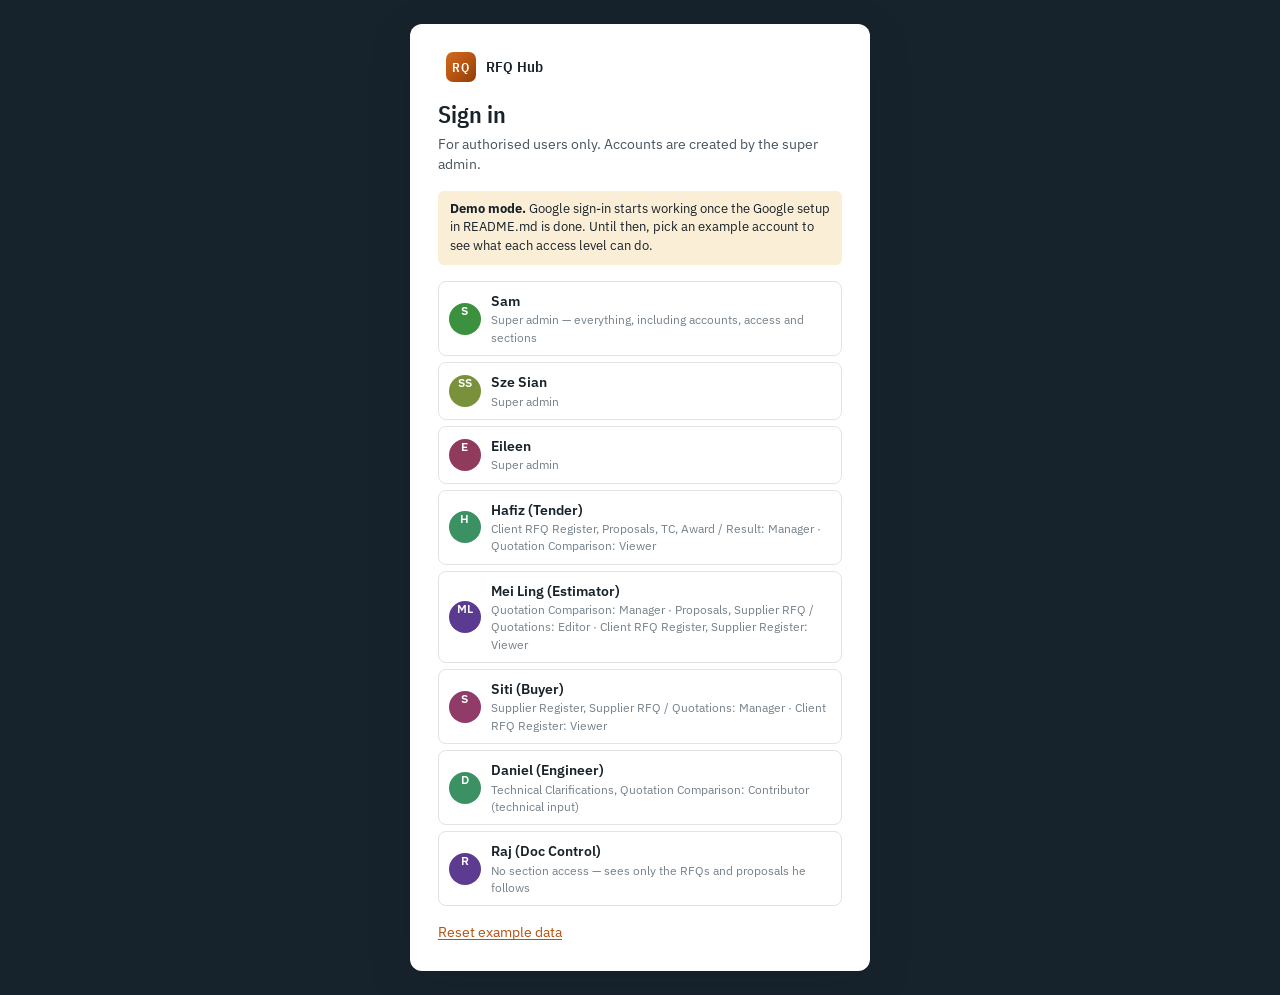
==== index.html @ 0bd81482 "RFQ Hub: client RFQs, supplier quotes, comparison, CP & TP, TC and award results Copied from Contrac" ====
<!doctype html>
<html lang="en">
<head>
  <meta charset="utf-8">
  <meta name="viewport" content="width=device-width,initial-scale=1">
  <title>RFQ Hub</title>
  <meta name="description" content="Client RFQs, supplier quotations, cost comparison, CP & TP submission, clarifications and award results in one place.">
  <link rel="preconnect" href="https://fonts.googleapis.com">
  <link rel="preconnect" href="https://fonts.gstatic.com" crossorigin>
  <link rel="stylesheet" href="https://fonts.googleapis.com/css2?family=IBM+Plex+Mono:wght@500&family=IBM+Plex+Sans+Condensed:wght@500;600&family=IBM+Plex+Sans:wght@400;500;600&display=swap">
  <link rel="stylesheet" href="assets/style.css?v=6">
</head>
<body>
  <div id="app">
    <div class="boot">Loading RFQ Hub…</div>
  </div>
  <div id="drawer" class="drawer" hidden></div>
  <div id="toast" class="toast" role="status" aria-live="polite" hidden></div>
  <noscript>RFQ Hub needs JavaScript turned on.</noscript>

  <script src="config.js?v=6"></script>
  <script src="assets/core.js?v=6"></script>
  <script src="assets/templates.js?v=6"></script>
  <script src="assets/archive.js?v=6"></script>
  <script src="assets/api.js?v=6"></script>
  <script src="assets/app.js?v=6"></script>
</body>
</html>
---- assets/style.css ----
/* Layout: dark slate sidebar + pale steel workspace; dense, scannable boards and tables. */
:root {
  --bg: #f2f4f3;
  --surface: #ffffff;
  --surface-2: #f7f8f7;
  --line: #e0e4e2;
  --line-strong: #c6ccc9;
  --ink: #18222a;
  --ink-2: #47545e;
  --ink-3: #75818a;
  --accent: #b4520f;
  --accent-ink: #ffffff;
  --accent-soft: #fbe9dc;
  --ok: #2c7a4b;
  --ok-soft: #e1f1e7;
  --warn: #a96300;
  --warn-soft: #fbeed6;
  --crit: #b1271f;
  --crit-soft: #f9e0dd;
  --side: #17232c;
  --side-2: #22313c;
  --side-ink: #b9c6cf;
  --side-hi: #ffffff;
  /* option colours: strong (text / fills) and soft (chip backgrounds) */
  --gray: #66727b; --gray-soft: #eceeed;
  --blue: #2a6aa0; --blue-soft: #e1ecf6;
  --teal: #1f7f7a; --teal-soft: #ddf1ef;
  --green: #2c7a4b; --green-soft: #e1f1e7;
  --amber: #a96300; --amber-soft: #fbeed6;
  --red: #b1271f; --red-soft: #f9e0dd;
  --purple: #6b4aa3; --purple-soft: #ece6f6;
  --shadow: 0 1px 2px rgba(16, 28, 38, .07), 0 1px 1px rgba(16, 28, 38, .04);
  --shadow-lg: 0 12px 40px rgba(16, 28, 38, .22);
  --font: "IBM Plex Sans", "Segoe UI", system-ui, -apple-system, sans-serif;
  --cond: "IBM Plex Sans Condensed", "IBM Plex Sans", "Arial Narrow", system-ui, sans-serif;
  --mono: "IBM Plex Mono", ui-monospace, Consolas, monospace;
  --r: 8px;
  color-scheme: light;
}
@media (prefers-color-scheme: dark) {
  :root {
    --bg: #11171c;
    --surface: #182128;
    --surface-2: #1d272f;
    --line: #2a3640;
    --line-strong: #3a4853;
    --ink: #e3e9ed;
    --ink-2: #a8b4bd;
    --ink-3: #7b8892;
    --accent: #f0a46a;
    --accent-ink: #2a1405;
    --accent-soft: #3a2414;
    --ok: #6cc28f;
    --ok-soft: #17301f;
    --warn: #e3aa4c;
    --warn-soft: #34280f;
    --crit: #f08b81;
    --crit-soft: #3b1d1a;
    --side: #0c1216;
    --side-2: #17222a;
    --side-ink: #9eadb8;
    --side-hi: #ffffff;
    --gray: #a3adb5; --gray-soft: #262f36;
    --blue: #7fb3e0; --blue-soft: #1a2c3c;
    --teal: #6fcbc4; --teal-soft: #15302e;
    --green: #6cc28f; --green-soft: #17301f;
    --amber: #e3aa4c; --amber-soft: #34280f;
    --red: #f08b81; --red-soft: #3b1d1a;
    --purple: #b9a0e6; --purple-soft: #2a2238;
    --shadow: 0 1px 2px rgba(0, 0, 0, .35);
    --shadow-lg: 0 12px 40px rgba(0, 0, 0, .55);
    color-scheme: dark;
  }
}

* { box-sizing: border-box; }
html, body { margin: 0; }
body {
  background: var(--bg);
  color: var(--ink);
  font: 14px/1.45 var(--font);
  -webkit-font-smoothing: antialiased;
}
[hidden] { display: none !important; }
a { color: var(--accent); }
button, input, select, textarea { font: inherit; color: inherit; }
:focus-visible { outline: 2px solid var(--accent); outline-offset: 2px; }
h1, h2, h3 { text-wrap: balance; margin: 0; }
.boot { padding: 48px 24px; color: var(--ink-3); }
.muted { color: var(--ink-3); }
.grow { flex: 1 1 auto; }

/* ---------- shell ---------- */
.shell { display: grid; grid-template-columns: 236px minmax(0, 1fr); min-height: 100vh; }
.side {
  background: var(--side); color: var(--side-ink); display: flex; flex-direction: column;
  position: sticky; top: 0; height: 100vh; padding: 18px 12px; gap: 16px; overflow-y: auto;
}
.brand { display: flex; align-items: center; gap: 10px; padding: 0 8px; }
.mark {
  width: 30px; height: 30px; border-radius: 7px; flex: none;
  background: linear-gradient(135deg, #d06a22, #b4520f 55%, #8c3e0a);
  display: grid; place-items: center; color: #fff; font: 600 13px var(--cond); letter-spacing: .04em;
}
.brand b { display: block; color: var(--side-hi); font: 600 15px/1.2 var(--cond); letter-spacing: .01em; }
.brand small { display: block; font-size: 11px; letter-spacing: .08em; text-transform: uppercase; color: var(--side-ink); opacity: .8; }
.nav { display: flex; flex-direction: column; gap: 2px; }
.nav-h { font: 600 10.5px var(--cond); letter-spacing: .12em; text-transform: uppercase; color: var(--side-ink); opacity: .65; padding: 12px 10px 4px; }
.nav a {
  display: flex; align-items: center; gap: 10px; padding: 7px 10px; border-radius: 6px;
  color: var(--side-ink); text-decoration: none; font-weight: 500; min-width: 0;
}
.nav a .lbl { white-space: nowrap; overflow: hidden; text-overflow: ellipsis; }
.nav a:hover { background: var(--side-2); color: var(--side-hi); }
.nav a.on { background: var(--side-2); color: var(--side-hi); box-shadow: inset 2px 0 0 #9a7fd0; }
.nav svg { width: 17px; height: 17px; flex: none; stroke: currentColor; fill: none; stroke-width: 1.7; stroke-linecap: round; stroke-linejoin: round; }
.nav .count { margin-left: auto; font: 500 11px var(--mono); background: #8a2a22; color: #fff; padding: 1px 6px; border-radius: 9px; }
.smark { width: 18px; height: 18px; border-radius: 4px; flex: none; display: inline-grid; place-items: center; color: #fff; font: 600 10.5px var(--cond); vertical-align: -4px; }
.side-foot { margin-top: auto; display: flex; flex-direction: column; gap: 10px; padding: 0 6px; }
.me { display: flex; align-items: center; gap: 9px; min-width: 0; }
.me .who { min-width: 0; }
.me b { display: block; color: var(--side-hi); font-weight: 500; white-space: nowrap; overflow: hidden; text-overflow: ellipsis; }
.me small { display: block; font-size: 11px; white-space: nowrap; overflow: hidden; text-overflow: ellipsis; }
.side-foot .links { display: flex; gap: 12px; font-size: 12.5px; }
.side-foot .links button { background: none; border: 0; padding: 0; color: var(--side-ink); cursor: pointer; text-decoration: underline; text-underline-offset: 3px; }
.side-foot .links button:hover { color: var(--side-hi); }

.main { min-width: 0; padding: 22px 28px 48px; display: flex; flex-direction: column; gap: 16px; }
.banner {
  background: var(--warn-soft); color: var(--ink); border: 1px solid color-mix(in srgb, var(--warn) 35%, transparent);
  border-radius: var(--r); padding: 8px 12px; display: flex; flex-wrap: wrap; gap: 6px 14px; align-items: center; font-size: 13px;
}
.banner b { color: var(--warn); }
.banner button { background: none; border: 0; padding: 0; color: var(--accent); cursor: pointer; text-decoration: underline; font-size: 13px; }

/* ---------- headers, toolbars, buttons ---------- */
.head { display: flex; flex-wrap: wrap; align-items: flex-end; justify-content: space-between; gap: 12px; }
.head h1 { font: 600 24px/1.15 var(--cond); letter-spacing: .005em; }
.head .sub { color: var(--ink-3); margin-top: 3px; max-width: 75ch; }
.crumb { font-size: 12.5px; color: var(--ink-3); margin-bottom: 4px; }
.crumb a { color: var(--ink-3); }
.toolbar { display: flex; flex-wrap: wrap; gap: 8px; align-items: center; }
.toolbar .grow { flex: 1 1 220px; }
.toolbar select, .toolbar input[type=search] {
  height: 34px; border: 1px solid var(--line-strong); background: var(--surface); border-radius: 6px; padding: 0 10px; min-width: 0;
}
.toolbar input[type=search] { width: 100%; }
.btn {
  height: 34px; padding: 0 14px; border-radius: 6px; border: 1px solid var(--line-strong); background: var(--surface);
  font-weight: 500; cursor: pointer; display: inline-flex; align-items: center; gap: 6px; white-space: nowrap; text-decoration: none; color: var(--ink);
}
.btn:hover { border-color: var(--ink-3); }
.btn.primary { background: var(--accent); border-color: var(--accent); color: var(--accent-ink); }
.btn.primary:hover { filter: brightness(1.08); }
.btn.danger { color: var(--crit); border-color: color-mix(in srgb, var(--crit) 45%, transparent); }
.btn.danger.armed { background: var(--crit); color: #fff; }
.btn:disabled { opacity: .55; cursor: default; }
.btn.sm { height: 28px; padding: 0 10px; font-size: 13px; }
.ibtn { width: 26px; height: 26px; border-radius: 5px; border: 1px solid var(--line); background: var(--surface); cursor: pointer; color: var(--ink-2); padding: 0; }
.ibtn:hover:not(:disabled) { border-color: var(--ink-3); color: var(--ink); }
.ibtn:disabled { opacity: .35; cursor: default; }
.linkbtn { background: none; border: 0; padding: 0; color: var(--accent); cursor: pointer; text-decoration: underline; text-underline-offset: 2px; text-align: left; }
.seg { display: inline-flex; border: 1px solid var(--line-strong); border-radius: 6px; overflow: hidden; }
.seg button { height: 32px; padding: 0 12px; border: 0; background: var(--surface); cursor: pointer; font-weight: 500; color: var(--ink-2); }
.seg button + button { border-left: 1px solid var(--line-strong); }
.seg button.on { background: var(--accent-soft); color: var(--accent); }

/* ---------- chips, avatars, colours ---------- */
.chip {
  display: inline-flex; align-items: center; gap: 4px; height: 20px; padding: 0 7px; border-radius: 4px;
  font-size: 11.5px; font-weight: 500; white-space: nowrap; background: var(--surface-2); color: var(--ink-2); border: 1px solid var(--line);
}
.chip.ok { background: var(--ok-soft); color: var(--ok); border-color: transparent; }
.chip.warn { background: var(--warn-soft); color: var(--warn); border-color: transparent; }
.chip.crit { background: var(--crit-soft); color: var(--crit); border-color: transparent; }
.chip.info { background: var(--accent-soft); color: var(--accent); border-color: transparent; }
.c-gray { background: var(--gray-soft); color: var(--gray); border-color: transparent; }
.c-blue { background: var(--blue-soft); color: var(--blue); border-color: transparent; }
.c-teal { background: var(--teal-soft); color: var(--teal); border-color: transparent; }
.c-green { background: var(--green-soft); color: var(--green); border-color: transparent; }
.c-amber { background: var(--amber-soft); color: var(--amber); border-color: transparent; }
.c-red { background: var(--red-soft); color: var(--red); border-color: transparent; }
.c-purple { background: var(--purple-soft); color: var(--purple); border-color: transparent; }
.f-gray { background: var(--gray); } .f-blue { background: var(--blue); } .f-teal { background: var(--teal); }
.f-green { background: var(--green); } .f-amber { background: var(--amber); } .f-red { background: var(--red); } .f-purple { background: var(--purple); }
.dot { width: 9px; height: 9px; border-radius: 50%; flex: none; display: inline-block; }
.av {
  width: 24px; height: 24px; border-radius: 50%; flex: none; display: inline-grid; place-items: center;
  color: #fff; font: 600 10.5px var(--font); letter-spacing: .02em;
}
.av.lg { width: 32px; height: 32px; font-size: 12px; }
.avs { display: inline-flex; }
.avs .av { box-shadow: 0 0 0 2px var(--surface); }
.avs .av + .av { margin-left: -6px; }
.av.more { background: var(--line-strong); color: var(--ink); }
.who { display: inline-flex; align-items: center; gap: 6px; }
.pbar { display: inline-block; width: 54px; height: 6px; border-radius: 3px; background: var(--line); overflow: hidden; vertical-align: middle; }
.pbar i { display: block; height: 100%; background: var(--accent); }

/* ---------- dashboard ---------- */
.scards { display: grid; grid-template-columns: repeat(auto-fill, minmax(290px, 1fr)); gap: 14px; }
.scard {
  background: var(--surface); border: 1px solid var(--line); border-radius: var(--r); padding: 14px 16px;
  display: flex; flex-direction: column; gap: 12px; text-decoration: none; color: var(--ink); min-width: 0;
}
.scard:hover { border-color: var(--line-strong); box-shadow: var(--shadow); }
.sc-h { display: flex; align-items: center; gap: 8px; }
.sc-h b { font: 600 16px var(--cond); flex: 1; min-width: 0; white-space: nowrap; overflow: hidden; text-overflow: ellipsis; }
.sc-n { display: grid; grid-template-columns: repeat(3, minmax(0, 1fr)); gap: 8px; }
.sc-t { display: flex; flex-wrap: wrap; gap: 4px 14px; font-size: 12.5px; color: var(--ink-3); }
.sc-t b { color: var(--ink); font-variant-numeric: tabular-nums; }
.kpi { min-width: 0; }
.kpi .v { font: 600 22px/1.15 var(--cond); font-variant-numeric: tabular-nums; white-space: nowrap; overflow: hidden; text-overflow: ellipsis; }
.kpi .v.warn { color: var(--warn); }
.kpi .v.crit { color: var(--crit); }
.kpi .l { font-weight: 500; font-size: 12.5px; margin-top: 2px; }
.kpi .s { font-size: 12px; color: var(--ink-3); }
.segbar { display: flex; height: 8px; border-radius: 4px; overflow: hidden; gap: 2px; }
.segbar i { display: block; min-width: 3px; }
.seglegend { display: flex; flex-wrap: wrap; gap: 3px 12px; font-size: 11.5px; color: var(--ink-3); }
.seglegend i { display: inline-block; width: 8px; height: 8px; border-radius: 2px; margin-right: 5px; }
.grid2 { display: grid; grid-template-columns: minmax(0, 1fr) minmax(0, 1fr); gap: 14px; align-items: start; }
.panel { background: var(--surface); border: 1px solid var(--line); border-radius: var(--r); padding: 14px 16px; display: flex; flex-direction: column; gap: 10px; min-width: 0; }
.panel h2 { font: 600 12px var(--cond); text-transform: uppercase; letter-spacing: .09em; color: var(--ink-3); }
.panel .ph { display: flex; justify-content: space-between; align-items: baseline; gap: 10px; }
.panel .ph a { font-size: 12.5px; }
.alerts { list-style: none; margin: 0; padding: 0; display: flex; flex-direction: column; }
.alerts li { display: grid; grid-template-columns: 4px minmax(0, 1fr) auto; gap: 10px; align-items: center; padding: 8px 0; border-top: 1px solid var(--line); cursor: pointer; }
.alerts li:first-child { border-top: 0; }
.alerts li:hover .at { color: var(--accent); }
.alerts .sev { align-self: stretch; border-radius: 2px; background: var(--warn); }
.alerts .sev.crit { background: var(--crit); }
.alerts .sev.none, .alerts .sev:not(.crit):not(.warn) { background: var(--line); }
.alerts .at { font-weight: 500; white-space: nowrap; overflow: hidden; text-overflow: ellipsis; }
.alerts .am { font-size: 12px; color: var(--ink-3); }
.empty { color: var(--ink-3); padding: 14px 0; }
.empty-state { text-align: center; padding: 36px 16px; color: var(--ink-3); background: var(--surface); border: 1px dashed var(--line-strong); border-radius: var(--r); }
.empty-state b { display: block; color: var(--ink); font-size: 15px; margin-bottom: 4px; }

/* ---------- tables ---------- */
.tablewrap { overflow-x: auto; background: var(--surface); border: 1px solid var(--line); border-radius: var(--r); }
table.t { width: 100%; border-collapse: collapse; font-size: 13px; }
.t th {
  text-align: left; font: 600 11.5px var(--cond); letter-spacing: .07em; text-transform: uppercase; color: var(--ink-3);
  padding: 9px 12px; border-bottom: 1px solid var(--line); white-space: nowrap; background: var(--surface-2);
}
.t td { padding: 8px 12px; border-bottom: 1px solid var(--line); vertical-align: middle; }
.t tr:last-child td { border-bottom: 0; }
.t tbody tr[data-act] { cursor: pointer; }
.t tbody tr[data-act]:hover td { background: var(--surface-2); }
.t .r { text-align: right; font-variant-numeric: tabular-nums; white-space: nowrap; }
.t .nw { white-space: nowrap; }
.t .title { font-weight: 500; min-width: 220px; }
.t tfoot td { font-weight: 600; background: var(--surface-2); border-top: 1px solid var(--line-strong); }
.matrix td, .matrix th { padding: 7px 10px; }
.matrix .sticky { position: sticky; left: 0; background: var(--surface); z-index: 1; box-shadow: 1px 0 0 var(--line); }
.matrix th.sticky { background: var(--surface-2); }
.linkrow { display: flex; gap: 8px; align-items: center; background: none; border: 0; padding: 0; cursor: pointer; text-align: left; }
.linkrow span { display: flex; flex-direction: column; }
.linkrow b { font-weight: 500; }
.linkrow small { color: var(--ink-3); font-size: 11.5px; }
.linkrow:hover b { color: var(--accent); text-decoration: underline; }
.lvl { height: 30px; border: 1px solid var(--line-strong); border-radius: 6px; background: var(--surface); padding: 0 6px; min-width: 118px; }
.lvl-viewer { background: var(--gray-soft); }
.lvl-contributor { background: var(--teal-soft); }
.lvl-editor { background: var(--blue-soft); }
.lvl-manager { background: var(--purple-soft); }
.legend-box { display: flex; flex-wrap: wrap; gap: 6px 18px; font-size: 12.5px; color: var(--ink-3); background: var(--surface); border: 1px solid var(--line); border-radius: var(--r); padding: 10px 14px; }
.legend-box b { color: var(--ink); font-weight: 600; }

/* ---------- boards ---------- */
.board { display: flex; gap: 10px; overflow-x: auto; padding-bottom: 10px; align-items: flex-start; }
.col { flex: 0 0 272px; background: var(--surface-2); border: 1px solid var(--line); border-radius: var(--r); display: flex; flex-direction: column; max-height: calc(100vh - 220px); }
.col.drop-on { border-color: var(--accent); box-shadow: 0 0 0 2px var(--accent-soft); }
.col-h { padding: 10px 12px 8px; display: flex; align-items: center; gap: 7px; border-bottom: 1px solid var(--line); }
.col-h b { font: 600 13px var(--cond); letter-spacing: .02em; }
.col-h .n { font: 500 12px var(--mono); color: var(--ink-3); }
.col-h .sum { margin-left: auto; font-size: 11.5px; color: var(--ink-3); font-variant-numeric: tabular-nums; }
.col-b { padding: 8px; display: flex; flex-direction: column; gap: 8px; overflow-y: auto; min-height: 60px; }
.col-b .none { color: var(--ink-3); font-size: 12px; text-align: center; padding: 10px 0; }
.card {
  background: var(--surface); border: 1px solid var(--line); border-radius: 6px; padding: 9px 10px; box-shadow: var(--shadow);
  display: flex; flex-direction: column; gap: 5px; cursor: pointer;
}
.card:hover { border-color: var(--line-strong); }
.card.dragging { opacity: .45; }
.card[draggable=true] { cursor: grab; }
.card .no { font: 500 11.5px var(--mono); color: var(--ink-3); white-space: nowrap; overflow: hidden; text-overflow: ellipsis; }
.card .tt { font-weight: 500; line-height: 1.35; overflow-wrap: anywhere; }
.card .cl { font-size: 12px; color: var(--ink-3); overflow-wrap: anywhere; }
.card .ft { display: flex; flex-wrap: wrap; gap: 4px; align-items: center; margin-top: 2px; }
.card .ft .sp { flex: 1; }
.card .meta { font-size: 11.5px; color: var(--ink-3); display: inline-flex; align-items: center; gap: 3px; }
.statline { display: flex; flex-wrap: wrap; gap: 6px 18px; font-size: 12.5px; color: var(--ink-3); }
.statline b { color: var(--ink); font-variant-numeric: tabular-nums; }

/* ---------- my work ---------- */
.group h2 { font: 600 13px var(--cond); text-transform: uppercase; letter-spacing: .08em; color: var(--ink-3); margin: 6px 0; }
.group h2.crit { color: var(--crit); }
.list { background: var(--surface); border: 1px solid var(--line); border-radius: var(--r); }
.li { display: grid; grid-template-columns: 22px minmax(0, 1fr) auto; gap: 10px; align-items: center; padding: 9px 12px; border-top: 1px solid var(--line); cursor: pointer; }
.li:first-child { border-top: 0; }
.li:hover b { color: var(--accent); }
.li .tx { min-width: 0; }
.li .tx b { font-weight: 500; display: block; overflow-wrap: anywhere; }
.li .tx small { color: var(--ink-3); font-size: 12px; }
.li .rt { display: flex; gap: 5px; align-items: center; flex-wrap: wrap; justify-content: flex-end; }

/* ---------- customize columns ---------- */
.tfs { display: flex; flex-direction: column; gap: 10px; }
.tf { background: var(--surface); border: 1px solid var(--line); border-radius: var(--r); padding: 12px 14px; display: flex; flex-direction: column; gap: 10px; }
.tf.stage { border-color: color-mix(in srgb, var(--accent) 45%, var(--line)); }
.tf-row { display: flex; flex-wrap: wrap; gap: 10px; align-items: flex-end; }
.tf-row .fld.grow { flex: 1 1 220px; }
.tf-row .fld select { min-width: 190px; }
.tf-n { font: 500 12px var(--mono); color: var(--ink-3); width: 20px; padding-bottom: 9px; }
.tf-act { display: flex; gap: 6px; align-items: center; padding-bottom: 2px; }
.tf-flags { display: flex; flex-wrap: wrap; gap: 6px 18px; padding-left: 30px; }
.mini { display: inline-flex; align-items: center; gap: 6px; font-size: 12.5px; color: var(--ink-2); white-space: nowrap; }
.mini input[type=number] { width: 54px; height: 28px; border: 1px solid var(--line-strong); border-radius: 5px; padding: 0 6px; background: var(--surface); }
.opts { margin-left: 30px; display: flex; flex-direction: column; gap: 6px; border-left: 2px solid var(--line); padding-left: 12px; }
.opts-h { display: flex; flex-wrap: wrap; gap: 4px 12px; font-size: 12px; font-weight: 500; color: var(--ink-2); }
.opts-h .muted { font-weight: 400; }
.opt { display: flex; flex-wrap: wrap; gap: 6px; align-items: center; }
.opt input[type=text] { flex: 1 1 160px; min-width: 0; height: 30px; border: 1px solid var(--line-strong); border-radius: 5px; padding: 0 8px; background: var(--surface); }
.opt select { height: 30px; border: 1px solid var(--line-strong); border-radius: 5px; background: var(--surface); padding: 0 4px; }
.opts > .btn { align-self: flex-start; }

/* ---------- drawer & forms ---------- */
.drawer { position: fixed; inset: 0; z-index: 50; display: flex; justify-content: flex-end; }
.drawer .scrim { position: absolute; inset: 0; background: rgba(10, 18, 24, .38); }
.drawer .pane {
  position: relative; width: min(620px, 100vw); height: 100%; background: var(--surface); box-shadow: var(--shadow-lg);
  display: flex; flex-direction: column; animation: slide .16s ease-out;
}
@keyframes slide { from { transform: translateX(24px); } }
@media (prefers-reduced-motion: reduce) { .drawer .pane { animation: none; } }
.pane-h { display: flex; align-items: flex-start; gap: 10px; padding: 16px 20px 12px; border-bottom: 1px solid var(--line); }
.pane-h .k { font: 600 11.5px var(--cond); text-transform: uppercase; letter-spacing: .09em; color: var(--ink-3); }
.pane-h h2 { font: 600 19px/1.25 var(--cond); overflow-wrap: anywhere; }
.pane-h .x { margin-left: auto; background: none; border: 0; font-size: 22px; line-height: 1; cursor: pointer; color: var(--ink-3); padding: 2px 6px; }
.pane-b { overflow-y: auto; padding: 16px 20px 28px; display: flex; flex-direction: column; gap: 20px; }
.form { display: grid; grid-template-columns: 1fr 1fr; gap: 12px 14px; }
.fld { display: flex; flex-direction: column; gap: 4px; min-width: 0; }
.fld.wide, .form .wide { grid-column: 1 / -1; }
.fld > span { font-size: 12px; font-weight: 500; color: var(--ink-2); }
.fld input:not([type=checkbox]):not([type=radio]), .fld select, .fld textarea {
  border: 1px solid var(--line-strong); background: var(--surface); border-radius: 6px; padding: 7px 9px; width: 100%; min-width: 0;
}
.fld textarea { min-height: 80px; resize: vertical; }
.fld input:disabled, .fld select:disabled, .fld textarea:disabled { background: var(--surface-2); color: var(--ink-2); }
.fld.chk { flex-direction: row; align-items: center; gap: 8px; padding-top: 18px; }
.fld.chk input { width: 16px; height: 16px; }
.form-actions { grid-column: 1 / -1; display: flex; gap: 8px; align-items: center; flex-wrap: wrap; }
.form-actions .sp { flex: 1; }
.pick { border: 1px solid var(--line-strong); border-radius: 6px; background: var(--surface); }
.pick > summary { list-style: none; cursor: pointer; padding: 6px 9px; min-height: 36px; display: flex; flex-wrap: wrap; gap: 5px; align-items: center; }
.pick > summary::-webkit-details-marker { display: none; }
.pick[data-ro] > summary { cursor: default; background: var(--surface-2); }
.pchip { display: inline-flex; align-items: center; gap: 5px; background: var(--surface-2); border: 1px solid var(--line); border-radius: 14px; padding: 1px 8px 1px 1px; font-size: 12.5px; }
.pchip .av { width: 20px; height: 20px; font-size: 9px; }
.pick-b { border-top: 1px solid var(--line); padding: 8px; display: flex; flex-direction: column; gap: 2px; max-height: 240px; overflow-y: auto; }
.pick-b input[type=search] { border: 1px solid var(--line-strong); border-radius: 5px; padding: 5px 8px; margin-bottom: 4px; background: var(--surface); }
.prow { display: flex; align-items: center; gap: 8px; padding: 4px 6px; border-radius: 5px; cursor: pointer; font-size: 13px; }
.prow:hover { background: var(--surface-2); }
.prow small { color: var(--ink-3); margin-left: auto; font-size: 11.5px; }
.acc-list, .tpl-list { display: flex; flex-direction: column; gap: 6px; }
.acc { display: flex; align-items: center; gap: 8px; padding: 6px 8px; border: 1px solid var(--line); border-radius: 6px; }
.acc > span:not(.smark) { flex: 1; font-size: 13px; }
.acc select { width: auto !important; min-width: 140px; }
.tpl { display: flex; gap: 10px; align-items: flex-start; padding: 10px 12px; border: 1px solid var(--line); border-radius: 6px; cursor: pointer; }
.tpl:has(input:checked) { border-color: var(--accent); background: var(--accent-soft); }
.tpl input { margin-top: 3px; }
.tpl b { display: block; font-weight: 600; }
.tpl small { color: var(--ink-3); font-size: 12.5px; }
.sec h3 { font: 600 12px var(--cond); text-transform: uppercase; letter-spacing: .09em; color: var(--ink-3); margin-bottom: 8px; display: flex; justify-content: space-between; align-items: center; gap: 8px; }
.rel { list-style: none; margin: 0; padding: 0; border: 1px solid var(--line); border-radius: 6px; }
.rel li { display: flex; gap: 6px; align-items: center; padding: 7px 10px; border-top: 1px solid var(--line); cursor: pointer; font-size: 13px; }
.rel li:first-child { border-top: 0; }
.rel li span:first-child { flex: 1; min-width: 0; }
.rel li:hover span:first-child { color: var(--accent); }
.files { list-style: none; margin: 0; padding: 0; display: flex; flex-direction: column; gap: 6px; }
.files li { display: flex; flex-wrap: wrap; gap: 8px; align-items: center; font-size: 13px; }
.files small { color: var(--ink-3); white-space: nowrap; }
.thread { display: flex; flex-direction: column; gap: 12px; }
.msg { display: grid; grid-template-columns: 24px minmax(0, 1fr); gap: 9px; }
.msg .bd { min-width: 0; }
.msg .hd { font-size: 12px; color: var(--ink-3); }
.msg .hd b { color: var(--ink); font-weight: 500; }
.msg .tx { white-space: pre-wrap; overflow-wrap: anywhere; }
.msg.log { color: var(--ink-3); font-size: 12.5px; }
.msg.log .dot { width: 24px; height: auto; display: grid; place-items: center; background: none; }
.msg.log .dot::before { content: ""; width: 6px; height: 6px; border-radius: 50%; background: var(--line-strong); }
.composer { display: flex; flex-direction: column; gap: 8px; }
.composer textarea { border: 1px solid var(--line-strong); background: var(--surface); border-radius: 6px; padding: 8px 10px; min-height: 64px; resize: vertical; width: 100%; }
.composer .btn { align-self: flex-end; }

/* ---------- sign-in ---------- */
.signin { min-height: 100vh; display: grid; place-items: center; padding: 24px 16px; background: var(--side); }
.signin .box { background: var(--surface); border-radius: 12px; padding: 28px; width: min(460px, 100%); display: flex; flex-direction: column; gap: 16px; box-shadow: var(--shadow-lg); }
.signin h1 { font: 600 24px var(--cond); }
.signin p { margin: 4px 0 0; color: var(--ink-2); }
.signin .err { background: var(--crit-soft); color: var(--crit); padding: 9px 12px; border-radius: 6px; font-size: 13px; }
.demo-note { background: var(--warn-soft); border-radius: 6px; padding: 9px 12px; font-size: 13px; }
.acct-list { display: flex; flex-direction: column; gap: 6px; }
.acct { display: flex; gap: 10px; align-items: center; text-align: left; padding: 9px 10px; border: 1px solid var(--line); border-radius: 8px; background: var(--surface); cursor: pointer; }
.acct:hover { border-color: var(--accent); background: var(--accent-soft); }
.acct span { display: flex; flex-direction: column; min-width: 0; }
.acct b { font-weight: 600; }
.acct small { color: var(--ink-3); font-size: 12px; }
#gbtn { min-height: 44px; }

/* ---------- toast ---------- */
.toast {
  position: fixed; left: 50%; bottom: 22px; transform: translateX(-50%); z-index: 60; background: var(--ink); color: var(--bg);
  padding: 9px 16px; border-radius: 6px; font-weight: 500; box-shadow: var(--shadow-lg); max-width: calc(100vw - 32px);
}
.toast.err { background: var(--crit); color: #fff; }

/* ---------- responsive ---------- */
@media (max-width: 980px) {
  .grid2 { grid-template-columns: 1fr; }
}
@media (max-width: 860px) {
  .shell { grid-template-columns: 1fr; }
  .side { position: sticky; top: 0; z-index: 20; height: auto; flex-direction: row; align-items: center; padding: 10px 16px; gap: 12px; overflow-x: auto; overflow-y: hidden; }
  .brand > div, .side-foot .links, .me .who, .nav-h { display: none; }
  .brand { padding: 0; }
  .nav { flex-direction: row; }
  .nav a { padding: 7px 9px; white-space: nowrap; }
  .nav a span.lbl { display: none; }
  .nav a.on span.lbl { display: inline; }
  .side-foot { margin: 0 0 0 auto; padding: 0; }
  .main { padding: 16px 16px 40px; }
  .col { max-height: none; }
  .tf-flags, .opts { padding-left: 0; margin-left: 0; }
}
@media (max-width: 520px) {
  .form { grid-template-columns: 1fr; }
  .head h1 { font-size: 21px; }
  .tf-row .fld select { min-width: 0; }
  .tf-n { display: none; }
}

/* ---------- filter & sort ---------- */
.btn.on { border-color: var(--accent); color: var(--accent); background: var(--accent-soft); }
.sortbox { display: inline-flex; align-items: center; gap: 6px; font-size: 12.5px; color: var(--ink-3); }
.sortbox .ibtn { width: 34px; height: 34px; }
.fpanel { background: var(--surface); border: 1px solid var(--line); border-radius: var(--r); padding: 10px 12px; display: flex; flex-direction: column; gap: 8px; }
.frule { display: flex; flex-wrap: wrap; gap: 6px; align-items: center; }
.frule .fw { width: 46px; font-size: 12.5px; color: var(--ink-3); font-weight: 500; }
.frule select, .frule input { height: 32px; border: 1px solid var(--line-strong); border-radius: 6px; background: var(--surface); padding: 0 8px; min-width: 0; }
.frule input[type=text] { flex: 1 1 180px; max-width: 320px; }
.frow { display: flex; flex-wrap: wrap; gap: 12px; align-items: center; font-size: 12.5px; }
.thsort { background: none; border: 0; padding: 0; font: inherit; color: inherit; letter-spacing: inherit; text-transform: inherit; cursor: pointer; white-space: nowrap; }
.thsort:hover, .thsort.on { color: var(--accent); }
.banner.info { background: var(--accent-soft); border-color: color-mix(in srgb, var(--accent) 30%, transparent); }

/* ---------- calendar ---------- */
.ctitle { font: 600 16px var(--cond); }
.clegend { display: flex; flex-wrap: wrap; gap: 4px 14px; font-size: 12px; color: var(--ink-3); }
.clegend i { display: inline-block; width: 10px; height: 10px; border-radius: 3px; margin-right: 5px; vertical-align: -1px; background: hsl(var(--h) 45% 45%); }
.clegend i.lg-late { background: var(--crit); }
.clegend i.lg-done { background: var(--line-strong); }
.cgrid { background: var(--surface); border: 1px solid var(--line); border-radius: var(--r); overflow: hidden; }
.cdow, .cdays { display: grid; grid-template-columns: repeat(7, minmax(0, 1fr)); }
.cdow span { padding: 7px 8px; font: 600 11.5px var(--cond); letter-spacing: .08em; text-transform: uppercase; color: var(--ink-3); background: var(--surface-2); border-bottom: 1px solid var(--line); }
.cday { min-height: 112px; border-right: 1px solid var(--line); border-bottom: 1px solid var(--line); padding: 4px; display: flex; flex-direction: column; gap: 3px; min-width: 0; }
.cday:nth-child(7n) { border-right: 0; }
.cday.out { background: var(--surface-2); }
.cday.out .cnum { color: var(--ink-3); }
.cnum { align-self: flex-start; background: none; border: 0; padding: 2px 6px; border-radius: 10px; font: 500 12px var(--font); cursor: pointer; color: var(--ink-2); font-variant-numeric: tabular-nums; }
.cnum:hover { background: var(--surface-2); }
.cday.today .cnum { background: var(--accent); color: var(--accent-ink); }
.ev {
  display: flex; flex-wrap: wrap; align-items: baseline; gap: 0 5px; width: 100%; text-align: left; cursor: pointer;
  border: 0; border-left: 3px solid hsl(var(--h) 45% 45%); background: hsl(var(--h) 45% 45% / .12);
  border-radius: 4px; padding: 2px 6px; font-size: 12px; line-height: 1.35; color: var(--ink); min-width: 0;
}
.ev:hover { background: hsl(var(--h) 45% 45% / .22); }
.ev .evt { font: 500 11px var(--mono); color: var(--ink-2); }
.ev .evn { flex: 1 1 0; min-width: 0; white-space: nowrap; overflow: hidden; text-overflow: ellipsis; }
.ev .evs { flex-basis: 100%; font-size: 11.5px; color: var(--ink-3); white-space: nowrap; overflow: hidden; text-overflow: ellipsis; }
.ev.late { border-left-color: var(--crit); background: var(--crit-soft); }
.ev.done { opacity: .55; }
.ev.done .evn { text-decoration: line-through; }
.more { background: none; border: 0; padding: 0 6px; text-align: left; font-size: 11.5px; color: var(--accent); cursor: pointer; }
.cweek { display: grid; grid-template-columns: repeat(7, minmax(0, 1fr)); gap: 8px; }
.wday { background: var(--surface); border: 1px solid var(--line); border-radius: var(--r); padding: 8px; display: flex; flex-direction: column; gap: 5px; min-height: 220px; min-width: 0; }
.wday.today { border-color: var(--accent); }
.wday .wh { font-size: 12.5px; color: var(--ink-3); padding-bottom: 4px; border-bottom: 1px solid var(--line); }
.wday .wh b { color: var(--ink); }
.wday .ev .evn { white-space: normal; }
.wday .none { color: var(--ink-3); font-size: 12px; }
.agenda { display: flex; flex-direction: column; gap: 12px; }
.aday { background: var(--surface); border: 1px solid var(--line); border-radius: var(--r); padding: 10px 12px; display: flex; flex-direction: column; gap: 5px; }
.aday .ah { font: 600 13px var(--cond); color: var(--ink-2); }
.aday .ah.now { color: var(--accent); }
.aday .ah.crit { color: var(--crit); }
.aday .ev { padding: 5px 8px; font-size: 13px; }
.aday .ev .evn { white-space: normal; }
@media (max-width: 980px) {
  .cweek { grid-template-columns: 1fr; }
  .wday { min-height: 0; }
}
@media (max-width: 640px) {
  .cday { min-height: 64px; padding: 2px; }
  .cday .ev .evt { display: none; }
  .cday .ev { padding: 1px 3px; font-size: 10.5px; }
  .cdow span { padding: 6px 2px; text-align: center; letter-spacing: 0; }
}

/* ---------- export menu ---------- */
.menu { position: relative; }
.menu > summary { list-style: none; }
.menu > summary::-webkit-details-marker { display: none; }
.menu > summary::after { content: "▾"; font-size: 11px; margin-left: 2px; }
.menu-b {
  position: absolute; right: 0; top: calc(100% + 6px); z-index: 30; width: 270px; background: var(--surface);
  border: 1px solid var(--line-strong); border-radius: var(--r); box-shadow: var(--shadow-lg); padding: 6px; display: flex; flex-direction: column; gap: 2px;
}
.menu-b button { display: flex; flex-direction: column; align-items: flex-start; gap: 1px; text-align: left; background: none; border: 0; border-radius: 6px; padding: 8px 10px; cursor: pointer; }
.menu-b button:hover:not(:disabled) { background: var(--accent-soft); }
.menu-b button:disabled { opacity: .6; cursor: wait; }
.menu-b b { font-weight: 600; }
.menu-b small, .menu-b p { font-size: 12px; color: var(--ink-3); }
.menu-b p { margin: 4px 10px 4px; border-top: 1px solid var(--line); padding-top: 8px; }
@media (max-width: 520px) { .menu-b { right: auto; left: 0; } }

/* ---------- global search ---------- */
.gs-btn {
  display: flex; align-items: center; gap: 9px; margin: 0 2px; padding: 7px 10px; border-radius: 6px; border: 1px solid var(--side-2);
  background: rgba(255, 255, 255, .04); color: var(--side-ink); cursor: pointer; font-weight: 500; text-align: left;
}
.gs-btn:hover { color: var(--side-hi); border-color: #3a4c58; }
.gs-btn svg, .gs-in svg { width: 16px; height: 16px; flex: none; stroke: currentColor; fill: none; stroke-width: 2; stroke-linecap: round; }
.gs-btn .lbl { flex: 1; }
.gs-btn kbd { font: 500 10.5px var(--mono); border: 1px solid #3a4c58; border-radius: 4px; padding: 1px 5px; opacity: .8; }
.gsearch { position: fixed; inset: 0; z-index: 70; display: flex; justify-content: center; align-items: flex-start; padding: 8vh 16px 16px; }
.gsearch .scrim { position: absolute; inset: 0; background: rgba(10, 18, 24, .45); }
.gs-box { position: relative; width: min(680px, 100%); max-height: 78vh; background: var(--surface); border-radius: 12px; box-shadow: var(--shadow-lg); display: flex; flex-direction: column; overflow: hidden; }
.gs-in { display: flex; align-items: center; gap: 10px; padding: 12px 14px; border-bottom: 1px solid var(--line); color: var(--ink-3); }
.gs-in input { flex: 1; min-width: 0; border: 0; outline: 0; background: none; font-size: 16px; color: var(--ink); }
.gs-in .x { background: none; border: 0; font-size: 22px; cursor: pointer; color: var(--ink-3); }
.gs-res { overflow-y: auto; padding: 6px; }
.gs-h { font: 600 11px var(--cond); letter-spacing: .1em; text-transform: uppercase; color: var(--ink-3); padding: 10px 10px 4px; }
.gs-row { display: flex; align-items: center; gap: 10px; width: 100%; text-align: left; background: none; border: 0; border-radius: 7px; padding: 8px 10px; cursor: pointer; color: var(--ink); }
.gs-row.on, .gs-row:hover { background: var(--accent-soft); }
.gs-t { flex: 1; min-width: 0; display: flex; flex-direction: column; }
.gs-t b { font-weight: 500; overflow: hidden; text-overflow: ellipsis; white-space: nowrap; }
.gs-t small { color: var(--ink-3); font-size: 12px; overflow: hidden; text-overflow: ellipsis; white-space: nowrap; }
.gs-row mark { background: color-mix(in srgb, var(--amber) 30%, transparent); color: inherit; border-radius: 2px; padding: 0 1px; }
.gs-empty { color: var(--ink-3); padding: 18px 12px; font-size: 13px; }
.gs-foot { border-top: 1px solid var(--line); padding: 8px 14px; font-size: 11.5px; color: var(--ink-3); }
@media (max-width: 860px) { .gs-btn { margin: 0; } .gs-btn .lbl, .gs-btn kbd { display: none; } }

/* ---------- item: share link & full screen ---------- */
.pane-tools { margin-left: auto; display: flex; align-items: center; gap: 6px; flex-wrap: wrap; justify-content: flex-end; }
.pane-tools .x { margin-left: 2px; }
.sharebox { display: flex; flex-wrap: wrap; gap: 6px 10px; align-items: center; padding: 8px 20px; background: var(--accent-soft); font-size: 12.5px; color: var(--ink-2); }
.sharebox input { flex: 1 1 280px; min-width: 0; border: 1px solid var(--line-strong); border-radius: 5px; padding: 5px 8px; background: var(--surface); font: 12.5px var(--mono); }
.pb-main, .pb-side { display: flex; flex-direction: column; gap: 20px; min-width: 0; }
.drawer.full .pane { width: 100vw; animation: none; }
.drawer.full .pane-h, .drawer.full .sharebox { padding-left: max(20px, calc((100vw - 1280px) / 2)); padding-right: max(20px, calc((100vw - 1280px) / 2)); }
.drawer.full .pane-b { display: grid; grid-template-columns: minmax(0, 1.25fr) minmax(0, 1fr); gap: 28px; align-items: start; padding-left: max(20px, calc((100vw - 1280px) / 2)); padding-right: max(20px, calc((100vw - 1280px) / 2)); }
.drawer.full .pb-side { position: sticky; top: 0; }
@media (max-width: 900px) { .drawer.full .pane-b { display: flex; } }

/* ---------- team performance ---------- */
.perf-kpis { grid-template-columns: repeat(auto-fill, minmax(180px, 1fr)); }
.perf-kpis .panel { padding: 12px 14px; }
.t.perf td { padding: 7px 10px; }
.t.perf .segbar { height: 10px; }
.side-foot .links a { color: var(--side-ink); text-decoration: underline; text-underline-offset: 3px; }
.side-foot .links a:hover { color: var(--side-hi); }

/* ---------- archive / restore ---------- */
.arc-sum { display: flex; flex-wrap: wrap; gap: 6px 16px; padding: 10px 12px; border: 1px solid var(--line); border-radius: 6px; background: var(--surface-2); font-size: 13px; }
.arc-sum b { font-variant-numeric: tabular-nums; }
.banner.danger { background: var(--crit-soft); border-color: color-mix(in srgb, var(--crit) 35%, transparent); }
.banner.danger b { color: var(--crit); }
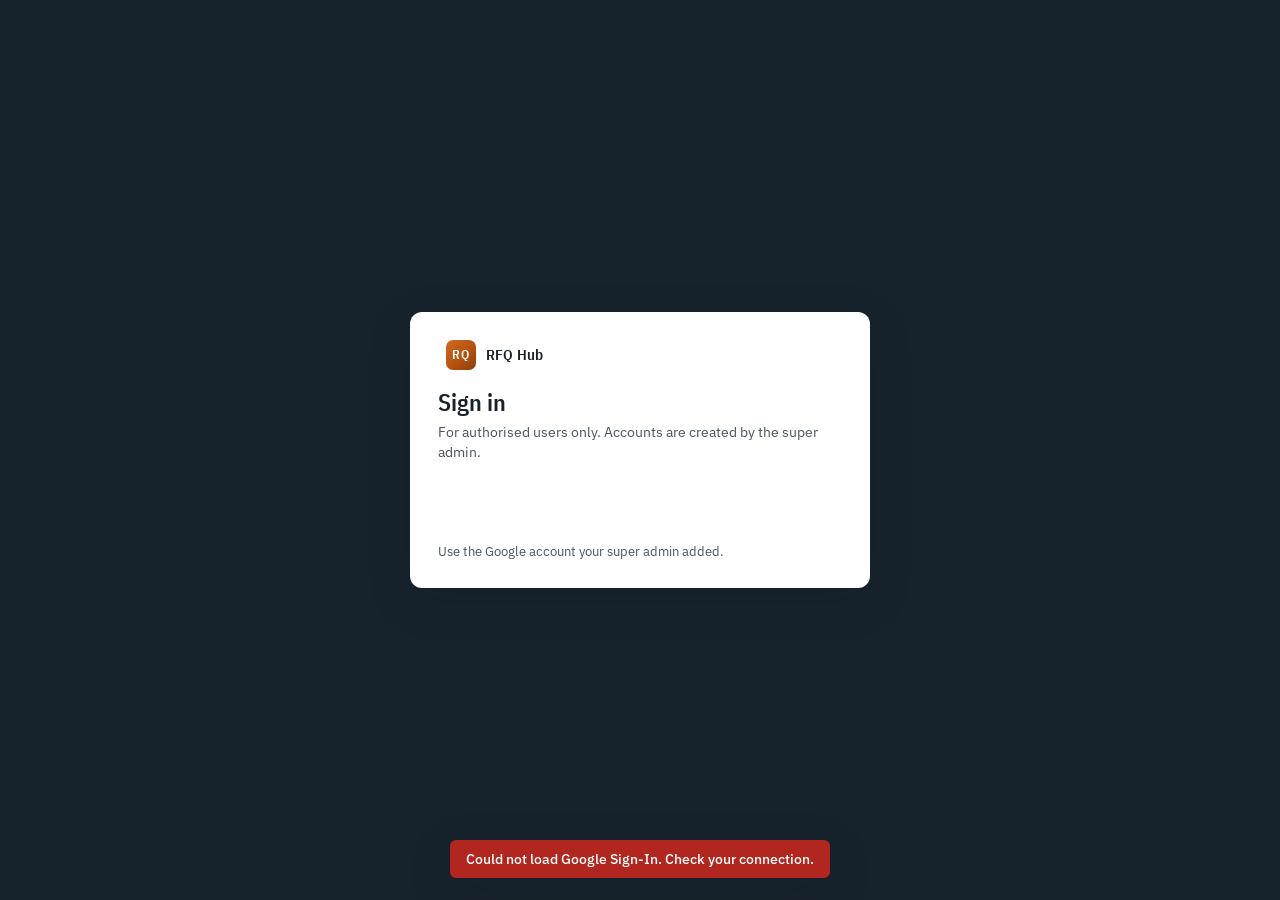
==== commit 8ca9afa3: "Connect the live site to the RFQ Hub Google backend Co-Authored-By: Claude Opus 5.5 <noreply@anthrop" ====
--- a/index.html
+++ b/index.html
@@ -18,7 +18,7 @@
   <div id="toast" class="toast" role="status" aria-live="polite" hidden></div>
   <noscript>RFQ Hub needs JavaScript turned on.</noscript>
 
-  <script src="config.js?v=6"></script>
+  <script src="config.js?v=7"></script>
   <script src="assets/core.js?v=6"></script>
   <script src="assets/templates.js?v=6"></script>
   <script src="assets/archive.js?v=6"></script>
